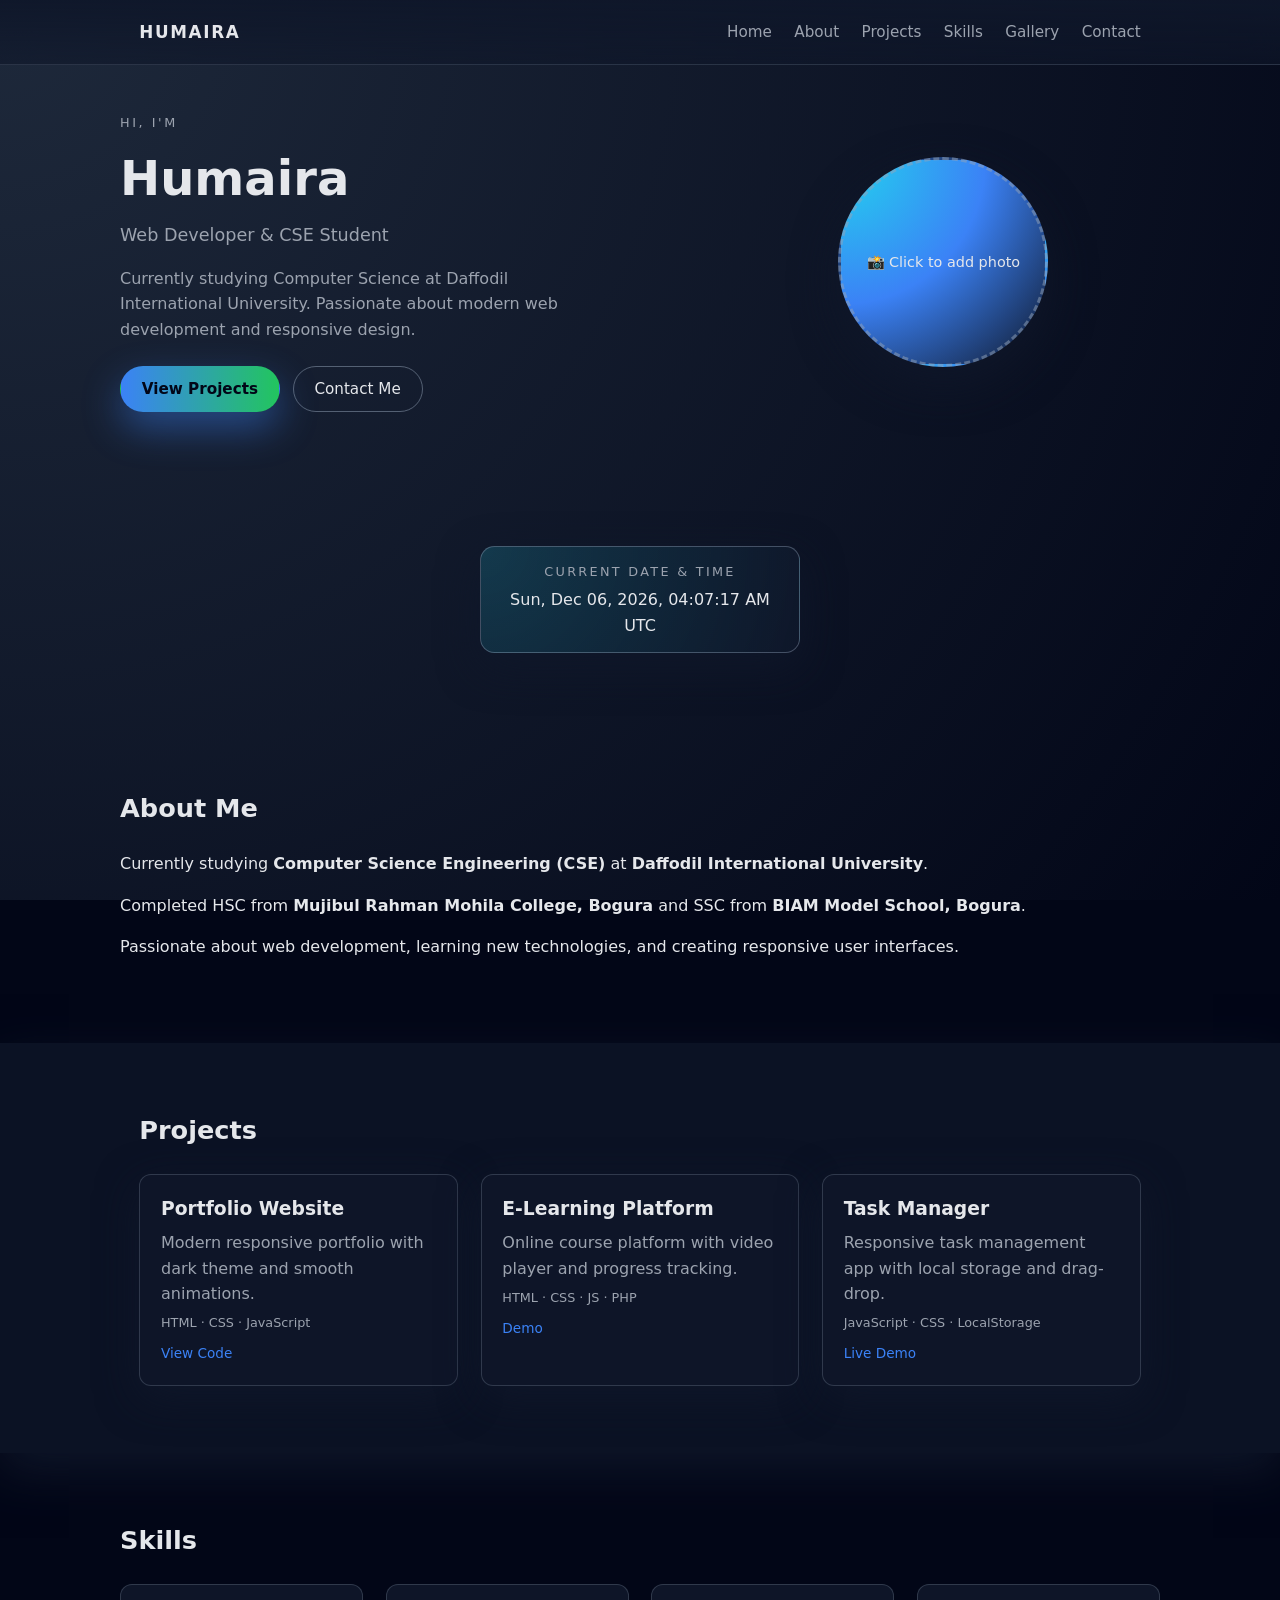
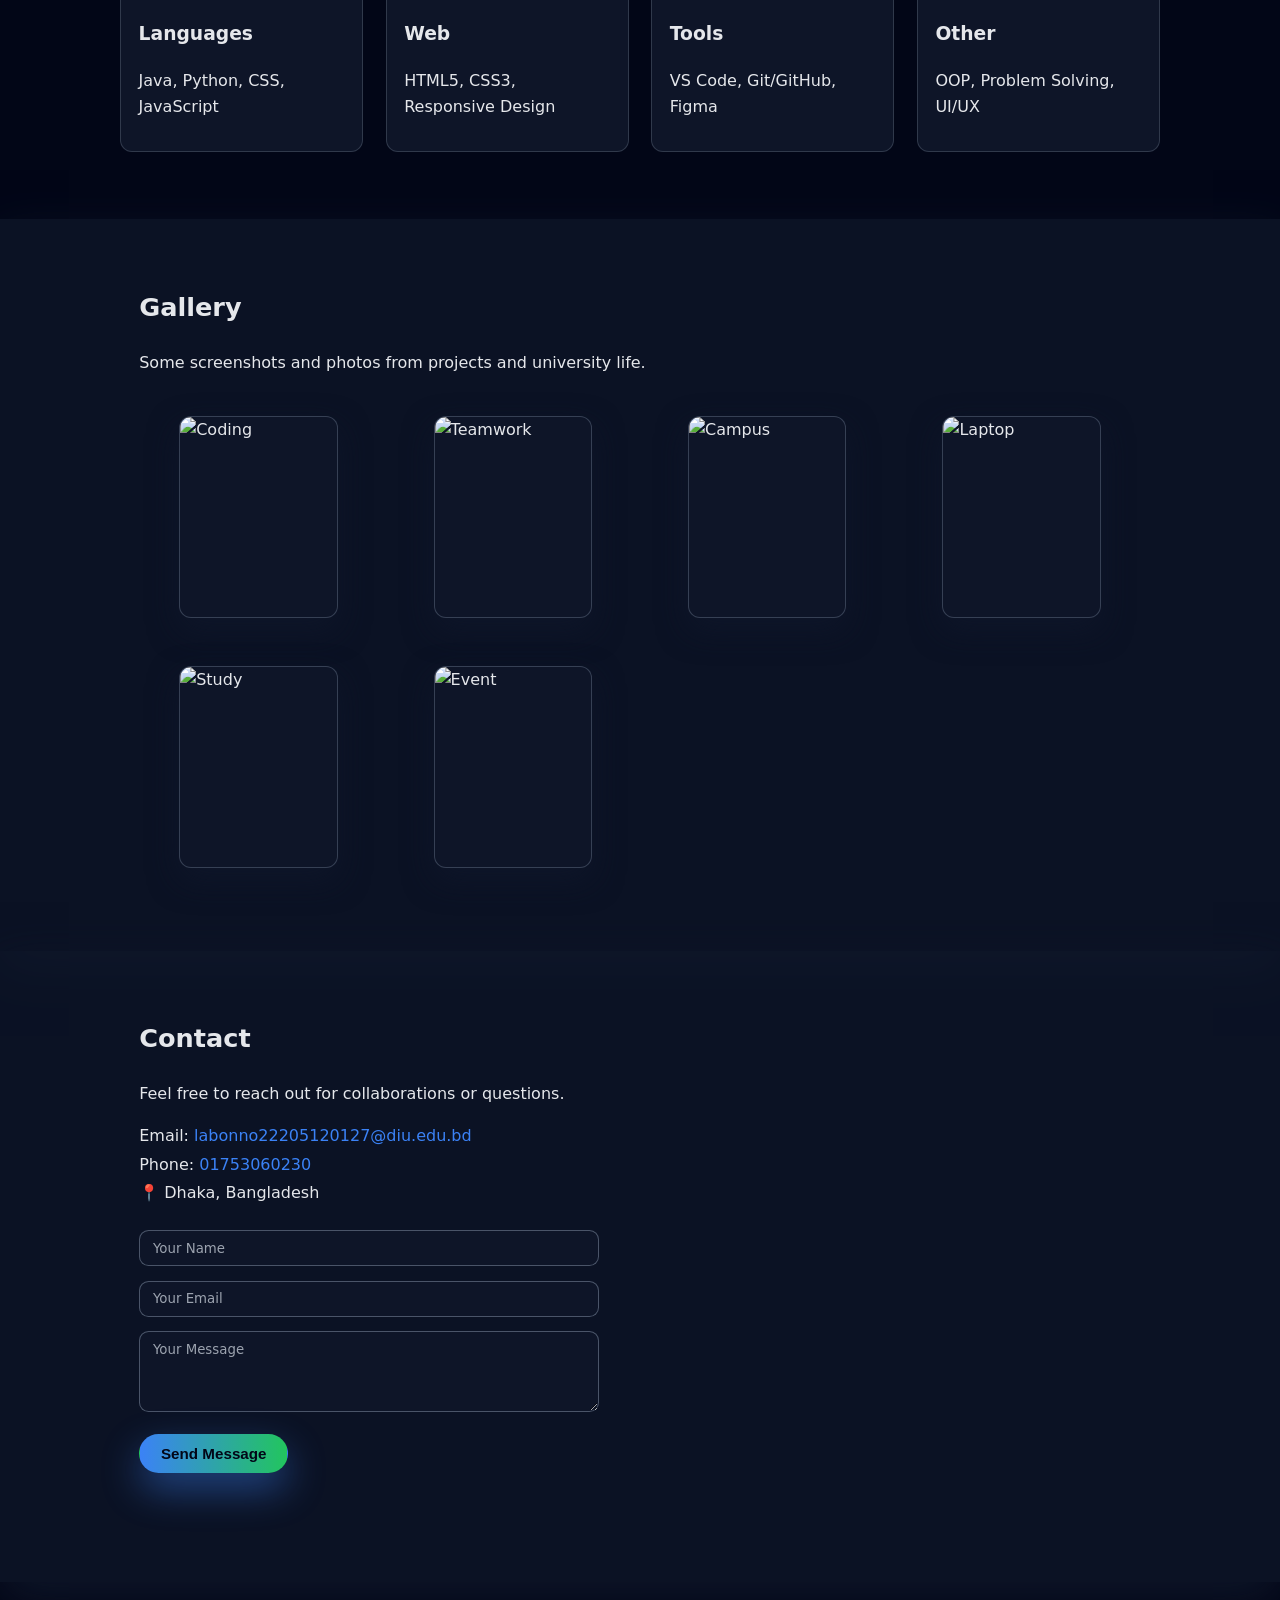
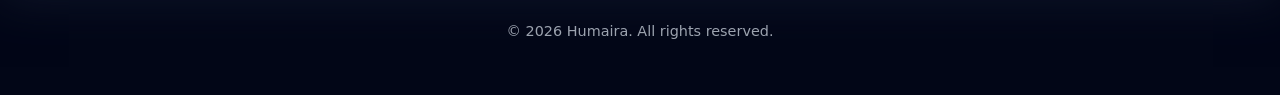
==== portfolio1271/index.html @ 0dfa398f "index.html,style.css from Portfolio1271" ====
<!DOCTYPE html>
<html lang="en">
<head>
  <meta charset="UTF-8" />
  <title>Humaira | Portfolio</title>
  <meta name="viewport" content="width=device-width, initial-scale=1.0" />
  <style>
    :root {
      --bg: #020617;
      --bg-alt: #020617;
      --card: #020617;
      --primary: #3b82f6;
      --primary-soft: rgba(59, 130, 246, 0.12);
      --text: #e5e7eb;
      --muted: #9ca3af;
      --border: #1f2937;
      --radius: 0.75rem;
      --shadow: 0 18px 45px rgba(15, 23, 42, 0.9);
      --max-width: 1040px;
      --nav-h: 64px;
      --font-main: system-ui, -apple-system, BlinkMacSystemFont, "Segoe UI", sans-serif;
    }

    *,
    *::before,
    *::after {
      box-sizing: border-box;
    }

    body {
      margin: 0;
      font-family: var(--font-main);
      background:
        radial-gradient(circle at top left, #1e293b, #020617) fixed,
        #020617;
      color: var(--text);
      line-height: 1.6;
    }

    /* Layout helpers */
    .container {
      max-width: var(--max-width);
      margin: 0 auto;
      padding: 0 1.2rem;
    }

    /* Header / nav */
    .header {
      position: sticky;
      top: 0;
      z-index: 20;
      backdrop-filter: blur(16px);
      background: linear-gradient(to bottom, rgba(15,23,42,0.95), rgba(15,23,42,0.6));
      border-bottom: 1px solid rgba(148,163,184,0.2);
    }

    .nav {
      height: var(--nav-h);
      display: flex;
      align-items: center;
      justify-content: space-between;
    }

    .nav-logo {
      font-weight: 700;
      font-size: 1.05rem;
      letter-spacing: 0.1em;
      text-transform: uppercase;
    }

    .nav-menu {
      list-style: none;
      display: flex;
      align-items: center;
      gap: 1.4rem;
      margin: 0;
      padding: 0;
    }

    .nav-link {
      color: var(--muted);
      text-decoration: none;
      font-size: 0.95rem;
      position: relative;
      padding-bottom: 0.2rem;
      transition: color 0.2s ease;
    }

    .nav-link::after {
      content: "";
      position: absolute;
      left: 0;
      bottom: 0;
      width: 0;
      height: 2px;
      background: var(--primary);
      transition: width 0.2s ease;
    }

    .nav-link:hover {
      color: var(--text);
    }

    .nav-link:hover::after {
      width: 100%;
    }

    .nav-toggle {
      display: none;
      background: none;
      border: none;
      color: var(--text);
      font-size: 1.4rem;
      cursor: pointer;
    }

    /* Sections */
    .section {
      padding: 4.2rem 0;
    }

    .section-alt {
      background: rgba(15,23,42,0.7);
      box-shadow: var(--shadow);
    }

    .section-title {
      font-size: 1.6rem;
      margin: 0 0 1.4rem;
    }

    /* Hero */
    .hero {
      display: grid;
      grid-template-columns: minmax(0, 1.7fr) minmax(0, 1.3fr);
      gap: 2.5rem;
      align-items: center;
      padding-top: 3rem;
    }

    .hero-tag {
      font-size: 0.8rem;
      text-transform: uppercase;
      letter-spacing: 0.2em;
      color: var(--muted);
      margin: 0 0 0.4rem;
    }

    .hero h1 {
      margin: 0 0 0.3rem;
      font-size: clamp(2.25rem, 4vw, 3rem);
    }

    .hero h2 {
      margin: 0 0 0.8rem;
      font-size: 1.1rem;
      font-weight: 500;
      color: var(--muted);
    }

    .hero-sub {
      max-width: 30rem;
      color: var(--muted);
    }

    .hero-actions {
      margin-top: 1.5rem;
      display: flex;
      flex-wrap: wrap;
      gap: 0.8rem;
    }

    .hero-image {
      display: flex;
      justify-content: center;
    }

    .avatar-upload {
      width: 210px;
      height: 210px;
      border-radius: 999px;
      border: 3px dashed rgba(148,163,184,0.5);
      background: radial-gradient(circle at 0 0, #22d3ee, #3b82f6, #0f172a);
      display: flex;
      flex-direction: column;
      align-items: center;
      justify-content: center;
      font-size: 0.9rem;
      text-align: center;
      cursor: pointer;
      position: relative;
      transition: all 0.3s ease;
      box-shadow: var(--shadow);
    }

    .avatar-upload:hover {
      border-color: var(--primary);
      transform: scale(1.02);
    }

    .avatar-upload input[type="file"] {
      position: absolute;
      opacity: 0;
      width: 100%;
      height: 100%;
      cursor: pointer;
    }

    .avatar-upload img {
      width: 100%;
      height: 100%;
      object-fit: cover;
      border-radius: 999px;
      display: none;
    }

    .avatar-upload.has-image img {
      display: block;
    }

    .avatar-upload.has-image .upload-text {
      display: none;
    }

    /* Buttons */
    .btn {
      display: inline-flex;
      align-items: center;
      justify-content: center;
      padding: 0.6rem 1.3rem;
      border-radius: 999px;
      font-size: 0.95rem;
      border: 1px solid transparent;
      cursor: pointer;
      text-decoration: none;
      transition: all 0.2s ease;
    }

    .btn-primary {
      background: linear-gradient(to right, #3b82f6, #22c55e);
      color: #020617;
      font-weight: 600;
      box-shadow: 0 16px 38px rgba(59,130,246,0.45);
    }

    .btn-primary:hover {
      transform: translateY(-1px);
      box-shadow: 0 20px 45px rgba(34,197,94,0.5);
    }

    .btn-outline {
      background: transparent;
      color: var(--text);
      border-color: rgba(148,163,184,0.5);
    }

    .btn-outline:hover {
      background: rgba(15,23,42,0.9);
    }

    /* Grid / cards */
    .grid {
      display: grid;
      gap: 1.4rem;
    }

    .projects-grid {
      grid-template-columns: repeat(auto-fit, minmax(230px, 1fr));
    }

    .skills-grid {
      grid-template-columns: repeat(auto-fit, minmax(190px, 1fr));
    }

    .gallery-grid {
      grid-template-columns: repeat(auto-fit, minmax(200px, 1fr));
    }

    .card {
      background: rgba(15,23,42,0.95);
      border-radius: var(--radius);
      padding: 1.2rem 1.3rem;
      border: 1px solid rgba(148,163,184,0.25);
      box-shadow: 0 12px 40px rgba(15,23,42,0.9);
      transition: transform 0.2s ease, box-shadow 0.2s ease, border-color 0.2s ease;
    }

    .card:hover {
      transform: translateY(-4px);
      box-shadow: var(--shadow);
      border-color: var(--primary);
    }

    .card h3 {
      margin: 0 0 0.4rem;
    }

    .card p {
      margin: 0 0 0.4rem;
      color: var(--muted);
    }

    .card-tags {
      font-size: 0.8rem;
      color: #c4b5fd;
    }

    .card-link {
      font-size: 0.85rem;
      color: var(--primary);
      text-decoration: none;
    }

    .card-link:hover {
      text-decoration: underline;
    }

    /* Skills */
    .skill {
      background: rgba(15,23,42,0.95);
      border-radius: var(--radius);
      padding: 1rem 1.1rem;
      border: 1px solid rgba(148,163,184,0.25);
    }

    /* Gallery */
    .gallery-grid {
      margin-top: 1.5rem;
      display: grid;
      gap: 1rem;
    }

    .gallery-item {
      position: relative;
      overflow: hidden;
      border-radius: 0.75rem;
      border: 1px solid rgba(148,163,184,0.3);
      background: rgba(15,23,42,0.9);
      box-shadow: 0 12px 30px rgba(15,23,42,0.8);
    }

    .gallery-item img {
      width: 100%;
      height: 200px;
      object-fit: cover;
      display: block;
      transition: transform 0.35s ease, filter 0.35s ease;
    }

    .gallery-item figcaption {
      position: absolute;
      left: 0;
      right: 0;
      bottom: 0;
      padding: 0.6rem 0.8rem;
      font-size: 0.9rem;
      color: #e5e7eb;
      background: linear-gradient(to top, rgba(15,23,42,0.95), rgba(15,23,42,0.0));
      transform: translateY(100%);
      opacity: 0;
      transition: transform 0.35s ease, opacity 0.35s ease;
    }

    .gallery-item:hover img {
      transform: scale(1.08);
      filter: brightness(0.8);
    }

    .gallery-item:hover figcaption {
      transform: translateY(0%);
      opacity: 1;
    }

    /* Clock */
    .clock-card {
      max-width: 320px;
      margin: 0 auto;
      padding: 0.9rem 1.1rem;
      border-radius: 0.9rem;
      border: 1px solid rgba(148,163,184,0.4);
      background: radial-gradient(circle at 0 0, rgba(34,211,238,0.18), rgba(15,23,42,0.96));
      box-shadow: 0 14px 40px rgba(15,23,42,0.85);
      text-align: center;
    }

    .clock-label {
      margin: 0 0 0.3rem;
      font-size: 0.8rem;
      text-transform: uppercase;
      letter-spacing: 0.18em;
      color: var(--muted);
    }

    .clock-value {
      margin: 0;
      font-size: 1rem;
      font-weight: 500;
    }

    /* Contact */
    .contact-info p {
      margin: 0.2rem 0;
    }

    .contact-info a {
      color: var(--primary);
      text-decoration: none;
    }

    .contact-info a:hover {
      text-decoration: underline;
    }

    .contact-form {
      margin-top: 1.5rem;
      max-width: 460px;
    }

    .form-row {
      margin-bottom: 0.9rem;
    }

    input,
    textarea {
      width: 100%;
      padding: 0.6rem 0.8rem;
      border-radius: 0.6rem;
      border: 1px solid rgba(148,163,184,0.45);
      background: rgba(15,23,42,0.9);
      color: var(--text);
      font-family: inherit;
      outline: none;
      transition: border-color 0.2s ease, box-shadow 0.2s ease, background 0.2s ease;
    }

    input::placeholder,
    textarea::placeholder {
      color: var(--muted);
    }

    input:focus,
    textarea:focus {
      border-color: var(--primary);
      box-shadow: 0 0 0 1px rgba(59,130,246,0.4);
    }

    .form-status {
      min-height: 1.2rem;
      font-size: 0.85rem;
      margin-top: 0.6rem;
    }

    /* Footer */
    .footer {
      text-align: center;
      padding: 1.5rem 1.2rem 2.3rem;
      color: var(--muted);
      font-size: 0.9rem;
    }

    /* Responsive */
    @media (max-width: 768px) {
      .nav-toggle {
        display: block;
      }

      .nav-menu {
        position: absolute;
        top: var(--nav-h);
        right: 0;
        background: rgba(15,23,42,0.98);
        flex-direction: column;
        align-items: flex-start;
        padding: 0.8rem 1rem;
        gap: 0.8rem;
        border-left: 1px solid rgba(148,163,184,0.2);
        border-bottom: 1px solid rgba(148,163,184,0.2);
        min-width: 180px;
        transform: translateY(-130%);
        opacity: 0;
        pointer-events: none;
        transition: transform 0.2s ease, opacity 0.2s ease;
      }

      .nav-menu.show {
        transform: translateY(0);
        opacity: 1;
        pointer-events: auto;
      }

      .hero {
        grid-template-columns: 1fr;
        text-align: center;
      }

      .hero-actions {
        justify-content: center;
      }

      .hero-sub {
        margin: 0 auto;
      }
    }
  </style>
</head>
<body>
<header class="header">
  <nav class="nav container">
    <div class="nav-logo">Humaira</div>

    <button class="nav-toggle" id="nav-toggle">☰</button>

    <ul class="nav-menu" id="nav-menu">
      <li><a href="#home" class="nav-link">Home</a></li>
      <li><a href="#about" class="nav-link">About</a></li>
      <li><a href="#projects" class="nav-link">Projects</a></li>
      <li><a href="#skills" class="nav-link">Skills</a></li>
      <li><a href="#gallery" class="nav-link">Gallery</a></li>
      <li><a href="#contact" class="nav-link">Contact</a></li>
    </ul>
  </nav>
</header>

<main>
  <!-- Hero -->
  <section id="home" class="section hero container">
    <div class="hero-text">
      <p class="hero-tag">Hi, I'm</p>
      <h1>Humaira</h1>
      <h2>Web Developer & CSE Student</h2>
      <p class="hero-sub">
        Currently studying Computer Science at Daffodil International University. Passionate about modern web development and responsive design.
      </p>
      <div class="hero-actions">
        <a href="#projects" class="btn btn-primary">View Projects</a>
        <a href="#contact" class="btn btn-outline">Contact Me</a>
      </div>
    </div>
    <div class="hero-image">
      <div class="avatar-upload" id="avatarUpload">
        <input type="file" id="avatarInput" accept="image/*">
        <img id="avatarPreview" alt="Profile Picture">
        <div class="upload-text">
          📸 Click to add photo
        </div>
      </div>
    </div>
  </section>

  <!-- Clock / Date -->
  <section class="section container">
    <div class="clock-card">
      <p class="clock-label">Current date & time</p>
      <p class="clock-value" id="clock"></p>
    </div>
  </section>

  <!-- About -->
  <section id="about" class="section container">
    <h2 class="section-title">About Me</h2>
    <p>
      Currently studying <strong>Computer Science Engineering (CSE)</strong> at <strong>Daffodil International University</strong>.
    </p>
    <p>
      Completed HSC from <strong>Mujibul Rahman Mohila College, Bogura</strong> and SSC from <strong>BIAM Model School, Bogura</strong>.
    </p>
    <p>
      Passionate about web development, learning new technologies, and creating responsive user interfaces.
    </p>
  </section>

  <!-- Projects -->
  <section id="projects" class="section section-alt">
    <div class="container">
      <h2 class="section-title">Projects</h2>
      <div class="grid projects-grid">
        <article class="card">
          <h3>Portfolio Website</h3>
          <p>Modern responsive portfolio with dark theme and smooth animations.</p>
          <p class="card-tags">HTML · CSS · JavaScript</p>
          <a href="#" class="card-link">View Code</a>
        </article>

        <article class="card">
          <h3>E-Learning Platform</h3>
          <p>Online course platform with video player and progress tracking.</p>
          <p class="card-tags">HTML · CSS · JS · PHP</p>
          <a href="#" class="card-link">Demo</a>
        </article>

        <article class="card">
          <h3>Task Manager</h3>
          <p>Responsive task management app with local storage and drag-drop.</p>
          <p class="card-tags">JavaScript · CSS · LocalStorage</p>
          <a href="#" class="card-link">Live Demo</a>
        </article>
      </div>
    </div>
  </section>

  <!-- Skills -->
  <section id="skills" class="section container">
    <h2 class="section-title">Skills</h2>
    <div class="grid skills-grid">
      <div class="skill">
        <h3>Languages</h3>
        <p>Java, Python, CSS, JavaScript</p>
      </div>
      <div class="skill">
        <h3>Web</h3>
        <p>HTML5, CSS3, Responsive Design</p>
      </div>
      <div class="skill">
        <h3>Tools</h3>
        <p>VS Code, Git/GitHub, Figma</p>
      </div>
      <div class="skill">
        <h3>Other</h3>
        <p>OOP, Problem Solving, UI/UX</p>
      </div>
    </div>
  </section>

  <!-- Gallery -->
  <section id="gallery" class="section section-alt">
    <div class="container">
      <h2 class="section-title">Gallery</h2>
      <p>Some screenshots and photos from projects and university life.</p>
      <div class="gallery-grid">
        <figure class="gallery-item">
          <img src="https://images.unsplash.com/photo-1516321318423-f06f85e504b3?w=400&h=250&fit=crop" alt="Coding" />
          <figcaption>Coding session</figcaption>
        </figure>

        <figure class="gallery-item">
          <img src="https://images.unsplash.com/photo-1551650975-87deedd944c3?w=400&h=250&fit=crop" alt="Teamwork" />
          <figcaption>Team project work</figcaption>
        </figure>

        <figure class="gallery-item">
          <img src="https://images.unsplash.com/photo-1507003211169-0a1dd7228f2d?w=400&h=250&fit=crop" alt="Campus" />
          <figcaption>University Campus</figcaption>
        </figure>

        <figure class="gallery-item">
          <img src="https://images.unsplash.com/photo-1523580846011-d3a5bc25702b?w=400&h=250&fit=crop" alt="Laptop" />
          <figcaption>Development workspace</figcaption>
        </figure>

        <figure class="gallery-item">
          <img src="https://images.unsplash.com/photo-1460925895917-afdab827c52f?w=400&h=250&fit=crop" alt="Study" />
          <figcaption>Study session</figcaption>
        </figure>

        <figure class="gallery-item">
          <img src="https://images.unsplash.com/photo-1517433456452-f9633a875f6f?w=400&h=250&fit=crop" alt="Event" />
          <figcaption>University event</figcaption>
        </figure>
      </div>
    </div>
  </section>

  <!-- Contact -->
  <section id="contact" class="section section-alt">
    <div class="container">
      <h2 class="section-title">Contact</h2>
      <p>Feel free to reach out for collaborations or questions.</p>

      <div class="contact-info">
        <p>Email: <a href="mailto:labonno22205120127@diu.edu.bd">labonno22205120127@diu.edu.bd</a></p>
        <p>Phone: <a href="tel:+8801753060230">01753060230</a></p>
        <p>📍 Dhaka, Bangladesh</p>
      </div>

      <form class="contact-form" id="contact-form">
        <div class="form-row">
          <input type="text" id="name" placeholder="Your Name" required />
        </div>
        <div class="form-row">
          <input type="email" id="email" placeholder="Your Email" required />
        </div>
        <div class="form-row">
          <textarea id="message" rows="4" placeholder="Your Message" required></textarea>
        </div>
        <button type="submit" class="btn btn-primary">Send Message</button>
        <p class="form-status" id="form-status"></p>
      </form>
    </div>
  </section>
</main>

<footer class="footer">
  <p>&copy; <span id="year"></span> Humaira. All rights reserved.</p>
</footer>

<script>
  // Mobile nav toggle
  const navToggle = document.getElementById("nav-toggle");
  const navMenu = document.getElementById("nav-menu");

  navToggle.addEventListener("click", () => {
    navMenu.classList.toggle("show");
  });

  // Close menu when clicking a link (mobile)
  document.querySelectorAll(".nav-link").forEach((link) => {
    link.addEventListener("click", () => {
      navMenu.classList.remove("show");
    });
  });

  // Profile picture upload
  const avatarUpload = document.getElementById('avatarUpload');
  const avatarInput = document.getElementById('avatarInput');
  const avatarPreview = document.getElementById('avatarPreview');

  avatarUpload.addEventListener('click', () => avatarInput.click());
  
  avatarInput.addEventListener('change', (e) => {
    const file = e.target.files[0];
    if (file) {
      const reader = new FileReader();
      reader.onload = (e) => {
        avatarPreview.src = e.target.result;
        avatarUpload.classList.add('has-image');
      };
      reader.readAsDataURL(file);
    }
  });

  // Contact form
  const form = document.getElementById("contact-form");
  const status = document.getElementById("form-status");

  form.addEventListener("submit", (e) => {
    e.preventDefault();
    status.textContent = "Thanks! Message received. I'll reply soon!";
    status.style.color = "#4ade80";
    form.reset();
  });

  // Current year
  document.getElementById("year").textContent = new Date().getFullYear();

  // Live clock
  const clockEl = document.getElementById("clock");
  function updateClock() {
    const now = new Date();
    const options = {
      weekday: "short",
      day: "2-digit",
      month: "short",
      year: "numeric",
      hour: "2-digit",
      minute: "2-digit",
      second: "2-digit",
      timeZoneName: "short"
    };
    clockEl.textContent = now.toLocaleString('en-US', options);
  }
  updateClock();
  setInterval(updateClock, 1000);

  // Smooth scrolling
  document.querySelectorAll('a[href^="#"]').forEach(anchor => {
    anchor.addEventListener('click', function (e) {
      e.preventDefault();
      const target = document.querySelector(this.getAttribute('href'));
      if (target) {
        target.scrollIntoView({ behavior: 'smooth' });
      }
    });
  });
</script>
</body>
</html>
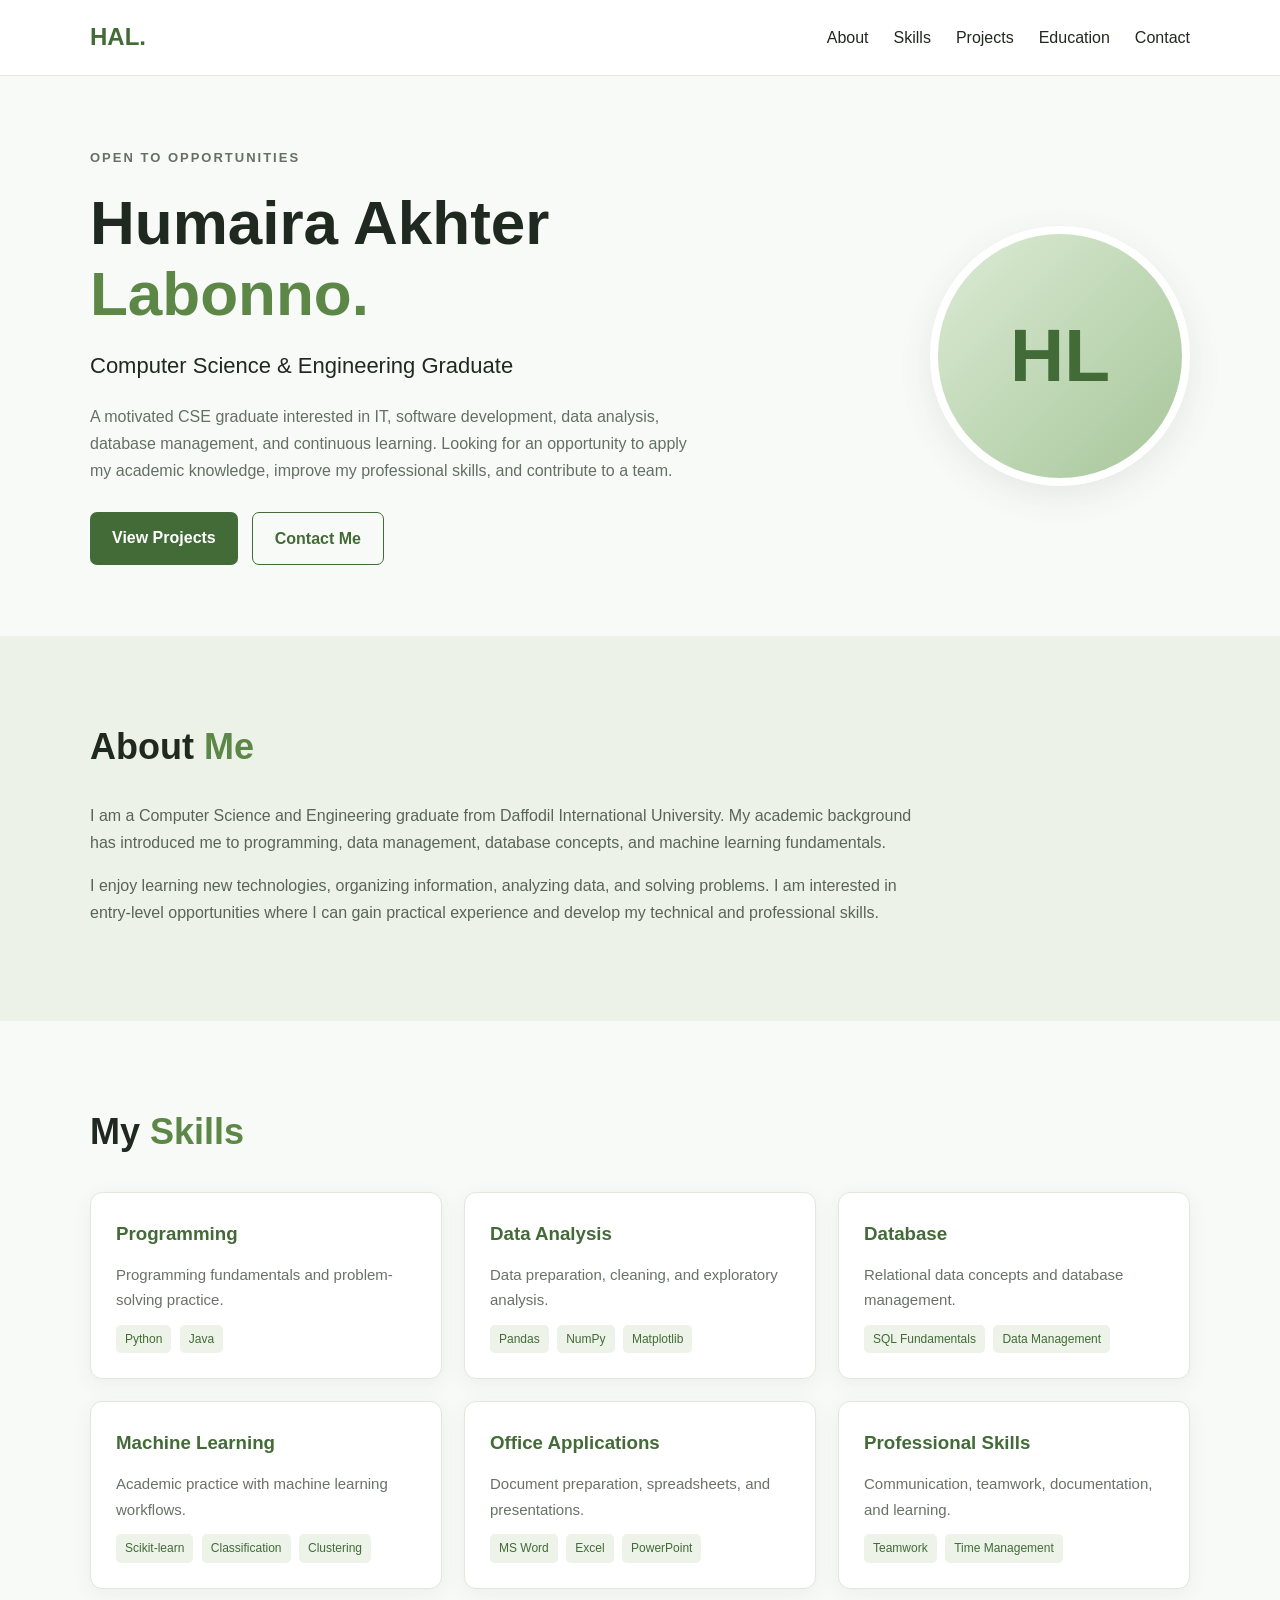
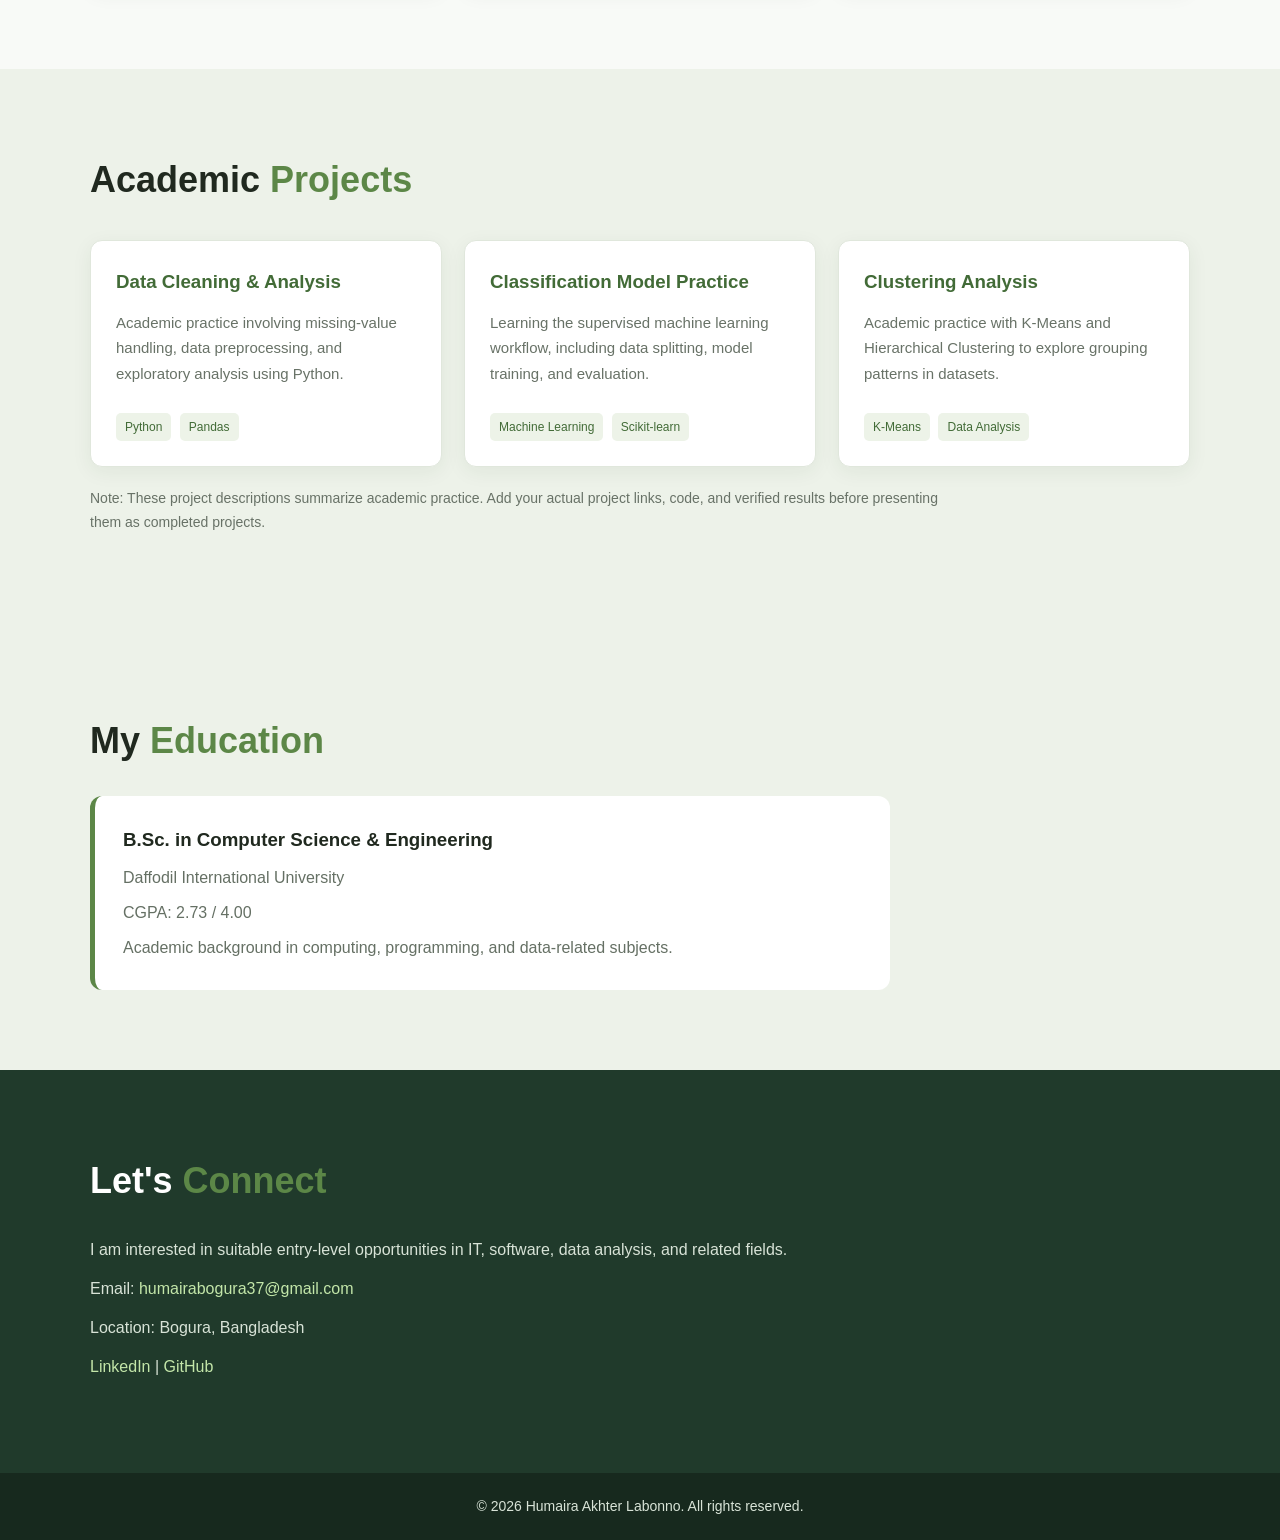
==== commit d01cf9b8: "Revamp portfolio layout and styles Updated portfolio HTML structure and styles, improved accessibili" ====
--- a/portfolio1271/index.html
+++ b/portfolio1271/index.html
@@ -1,776 +1,508 @@
+
 <!DOCTYPE html>
 <html lang="en">
 <head>
-  <meta charset="UTF-8" />
-  <title>Humaira | Portfolio</title>
-  <meta name="viewport" content="width=device-width, initial-scale=1.0" />
+  <meta charset="UTF-8">
+  <meta name="viewport" content="width=device-width, initial-scale=1.0">
+  <meta name="description" content="Humaira Akhter Labonno - CSE Graduate Portfolio">
+  <title>Humaira Akhter Labonno | Portfolio</title>
+
   <style>
-    :root {
-      --bg: #020617;
-      --bg-alt: #020617;
-      --card: #020617;
-      --primary: #3b82f6;
-      --primary-soft: rgba(59, 130, 246, 0.12);
-      --text: #e5e7eb;
-      --muted: #9ca3af;
-      --border: #1f2937;
-      --radius: 0.75rem;
-      --shadow: 0 18px 45px rgba(15, 23, 42, 0.9);
-      --max-width: 1040px;
-      --nav-h: 64px;
-      --font-main: system-ui, -apple-system, BlinkMacSystemFont, "Segoe UI", sans-serif;
-    }
-
-    *,
-    *::before,
-    *::after {
+    * {
+      margin: 0;
+      padding: 0;
       box-sizing: border-box;
     }
 
+    html {
+      scroll-behavior: smooth;
+    }
+
     body {
-      margin: 0;
-      font-family: var(--font-main);
-      background:
-        radial-gradient(circle at top left, #1e293b, #020617) fixed,
-        #020617;
-      color: var(--text);
-      line-height: 1.6;
-    }
-
-    /* Layout helpers */
+      font-family: Arial, sans-serif;
+      background: #f8faf7;
+      color: #20291f;
+      line-height: 1.7;
+    }
+
+    a {
+      text-decoration: none;
+      color: inherit;
+    }
+
     .container {
-      max-width: var(--max-width);
-      margin: 0 auto;
-      padding: 0 1.2rem;
-    }
-
-    /* Header / nav */
-    .header {
+      width: 90%;
+      max-width: 1100px;
+      margin: auto;
+    }
+
+    header {
+      background: #ffffff;
+      border-bottom: 1px solid #e3e9df;
       position: sticky;
       top: 0;
-      z-index: 20;
-      backdrop-filter: blur(16px);
-      background: linear-gradient(to bottom, rgba(15,23,42,0.95), rgba(15,23,42,0.6));
-      border-bottom: 1px solid rgba(148,163,184,0.2);
-    }
-
-    .nav {
-      height: var(--nav-h);
+      z-index: 10;
+    }
+
+    nav {
+      min-height: 75px;
       display: flex;
       align-items: center;
       justify-content: space-between;
-    }
-
-    .nav-logo {
-      font-weight: 700;
-      font-size: 1.05rem;
-      letter-spacing: 0.1em;
-      text-transform: uppercase;
-    }
-
-    .nav-menu {
-      list-style: none;
+      gap: 20px;
+    }
+
+    .logo {
+      font-size: 24px;
+      font-weight: bold;
+      color: #426b37;
+    }
+
+    .nav-links {
+      display: flex;
+      gap: 25px;
+      flex-wrap: wrap;
+    }
+
+    .nav-links a:hover {
+      color: #568644;
+    }
+
+    .hero {
+      min-height: 560px;
       display: flex;
       align-items: center;
-      gap: 1.4rem;
-      margin: 0;
-      padding: 0;
-    }
-
-    .nav-link {
-      color: var(--muted);
-      text-decoration: none;
-      font-size: 0.95rem;
-      position: relative;
-      padding-bottom: 0.2rem;
-      transition: color 0.2s ease;
-    }
-
-    .nav-link::after {
-      content: "";
-      position: absolute;
-      left: 0;
-      bottom: 0;
-      width: 0;
-      height: 2px;
-      background: var(--primary);
-      transition: width 0.2s ease;
-    }
-
-    .nav-link:hover {
-      color: var(--text);
-    }
-
-    .nav-link:hover::after {
-      width: 100%;
-    }
-
-    .nav-toggle {
-      display: none;
-      background: none;
-      border: none;
-      color: var(--text);
-      font-size: 1.4rem;
-      cursor: pointer;
-    }
-
-    /* Sections */
-    .section {
-      padding: 4.2rem 0;
-    }
-
-    .section-alt {
-      background: rgba(15,23,42,0.7);
-      box-shadow: var(--shadow);
-    }
-
-    .section-title {
-      font-size: 1.6rem;
-      margin: 0 0 1.4rem;
-    }
-
-    /* Hero */
-    .hero {
-      display: grid;
-      grid-template-columns: minmax(0, 1.7fr) minmax(0, 1.3fr);
-      gap: 2.5rem;
-      align-items: center;
-      padding-top: 3rem;
-    }
-
-    .hero-tag {
-      font-size: 0.8rem;
-      text-transform: uppercase;
-      letter-spacing: 0.2em;
-      color: var(--muted);
-      margin: 0 0 0.4rem;
-    }
-
-    .hero h1 {
-      margin: 0 0 0.3rem;
-      font-size: clamp(2.25rem, 4vw, 3rem);
+      justify-content: space-between;
+      gap: 45px;
+      padding-top: 70px;
+      padding-bottom: 70px;
+    }
+
+    .hero-content {
+      flex: 1;
+    }
+
+    .eyebrow {
+      color: #527b43;
+      font-weight: bold;
+      letter-spacing: 2px;
+      font-size: 13px;
+    }
+
+    h1 {
+      font-size: clamp(38px, 6vw, 62px);
+      line-height: 1.15;
+      margin: 18px 0;
+    }
+
+    h1 span,
+    .section-title span {
+      color: #5c8747;
     }
 
     .hero h2 {
-      margin: 0 0 0.8rem;
-      font-size: 1.1rem;
+      font-size: 22px;
       font-weight: 500;
-      color: var(--muted);
-    }
-
-    .hero-sub {
-      max-width: 30rem;
-      color: var(--muted);
-    }
-
-    .hero-actions {
-      margin-top: 1.5rem;
+      margin-bottom: 18px;
+    }
+
+    .hero p {
+      color: #647064;
+      max-width: 600px;
+    }
+
+    .buttons {
       display: flex;
+      gap: 14px;
       flex-wrap: wrap;
-      gap: 0.8rem;
-    }
-
-    .hero-image {
+      margin-top: 28px;
+    }
+
+    .btn {
+      display: inline-block;
+      padding: 12px 22px;
+      border-radius: 7px;
+      font-weight: bold;
+    }
+
+    .btn-primary {
+      background: #426b37;
+      color: white;
+    }
+
+    .btn-secondary {
+      border: 1px solid #426b37;
+      color: #426b37;
+    }
+
+    .profile {
+      width: 260px;
+      height: 260px;
+      border-radius: 50%;
+      background: linear-gradient(135deg, #dcebd4, #a6c69a);
+      border: 8px solid white;
+      box-shadow: 0 10px 35px #263b2618;
       display: flex;
-      justify-content: center;
-    }
-
-    .avatar-upload {
-      width: 210px;
-      height: 210px;
-      border-radius: 999px;
-      border: 3px dashed rgba(148,163,184,0.5);
-      background: radial-gradient(circle at 0 0, #22d3ee, #3b82f6, #0f172a);
-      display: flex;
-      flex-direction: column;
       align-items: center;
       justify-content: center;
-      font-size: 0.9rem;
+      flex-shrink: 0;
+      font-size: 75px;
+      font-weight: bold;
+      color: #426b37;
+    }
+
+    section {
+      padding: 80px 0;
+    }
+
+    .section-title {
+      font-size: 36px;
+      margin-bottom: 25px;
+    }
+
+    .about {
+      background: #edf2e9;
+    }
+
+    .about p {
+      max-width: 850px;
+      color: #596458;
+      margin-bottom: 15px;
+    }
+
+    .skills-grid,
+    .projects-grid {
+      display: grid;
+      grid-template-columns: repeat(3, 1fr);
+      gap: 22px;
+      margin-top: 30px;
+    }
+
+    .card {
+      background: white;
+      padding: 25px;
+      border: 1px solid #e0e7dc;
+      border-radius: 12px;
+      box-shadow: 0 5px 20px #243b2410;
+    }
+
+    .card h3 {
+      margin-bottom: 12px;
+      color: #426b37;
+    }
+
+    .card p {
+      color: #687267;
+      font-size: 15px;
+    }
+
+    .tag {
+      display: inline-block;
+      background: #edf3e8;
+      color: #426b37;
+      padding: 4px 9px;
+      margin: 12px 4px 0 0;
+      border-radius: 5px;
+      font-size: 12px;
+    }
+
+    .education {
+      background: #edf2e9;
+    }
+
+    .education-box {
+      background: white;
+      padding: 28px;
+      border-radius: 12px;
+      border-left: 5px solid #5c8747;
+      max-width: 800px;
+    }
+
+    .education-box p {
+      margin-top: 8px;
+      color: #657064;
+    }
+
+    .contact {
+      background: #203a2b;
+      color: white;
+    }
+
+    .contact p {
+      margin: 12px 0;
+      color: #d8e3d7;
+    }
+
+    .contact a {
+      color: #c3e6a9;
+      overflow-wrap: anywhere;
+    }
+
+    footer {
+      padding: 22px;
       text-align: center;
-      cursor: pointer;
-      position: relative;
-      transition: all 0.3s ease;
-      box-shadow: var(--shadow);
-    }
-
-    .avatar-upload:hover {
-      border-color: var(--primary);
-      transform: scale(1.02);
-    }
-
-    .avatar-upload input[type="file"] {
-      position: absolute;
-      opacity: 0;
-      width: 100%;
-      height: 100%;
-      cursor: pointer;
-    }
-
-    .avatar-upload img {
-      width: 100%;
-      height: 100%;
-      object-fit: cover;
-      border-radius: 999px;
-      display: none;
-    }
-
-    .avatar-upload.has-image img {
-      display: block;
-    }
-
-    .avatar-upload.has-image .upload-text {
-      display: none;
-    }
-
-    /* Buttons */
-    .btn {
-      display: inline-flex;
-      align-items: center;
-      justify-content: center;
-      padding: 0.6rem 1.3rem;
-      border-radius: 999px;
-      font-size: 0.95rem;
-      border: 1px solid transparent;
-      cursor: pointer;
-      text-decoration: none;
-      transition: all 0.2s ease;
-    }
-
-    .btn-primary {
-      background: linear-gradient(to right, #3b82f6, #22c55e);
-      color: #020617;
-      font-weight: 600;
-      box-shadow: 0 16px 38px rgba(59,130,246,0.45);
-    }
-
-    .btn-primary:hover {
-      transform: translateY(-1px);
-      box-shadow: 0 20px 45px rgba(34,197,94,0.5);
-    }
-
-    .btn-outline {
-      background: transparent;
-      color: var(--text);
-      border-color: rgba(148,163,184,0.5);
-    }
-
-    .btn-outline:hover {
-      background: rgba(15,23,42,0.9);
-    }
-
-    /* Grid / cards */
-    .grid {
-      display: grid;
-      gap: 1.4rem;
-    }
-
-    .projects-grid {
-      grid-template-columns: repeat(auto-fit, minmax(230px, 1fr));
-    }
-
-    .skills-grid {
-      grid-template-columns: repeat(auto-fit, minmax(190px, 1fr));
-    }
-
-    .gallery-grid {
-      grid-template-columns: repeat(auto-fit, minmax(200px, 1fr));
-    }
-
-    .card {
-      background: rgba(15,23,42,0.95);
-      border-radius: var(--radius);
-      padding: 1.2rem 1.3rem;
-      border: 1px solid rgba(148,163,184,0.25);
-      box-shadow: 0 12px 40px rgba(15,23,42,0.9);
-      transition: transform 0.2s ease, box-shadow 0.2s ease, border-color 0.2s ease;
-    }
-
-    .card:hover {
-      transform: translateY(-4px);
-      box-shadow: var(--shadow);
-      border-color: var(--primary);
-    }
-
-    .card h3 {
-      margin: 0 0 0.4rem;
-    }
-
-    .card p {
-      margin: 0 0 0.4rem;
-      color: var(--muted);
-    }
-
-    .card-tags {
-      font-size: 0.8rem;
-      color: #c4b5fd;
-    }
-
-    .card-link {
-      font-size: 0.85rem;
-      color: var(--primary);
-      text-decoration: none;
-    }
-
-    .card-link:hover {
-      text-decoration: underline;
-    }
-
-    /* Skills */
-    .skill {
-      background: rgba(15,23,42,0.95);
-      border-radius: var(--radius);
-      padding: 1rem 1.1rem;
-      border: 1px solid rgba(148,163,184,0.25);
-    }
-
-    /* Gallery */
-    .gallery-grid {
-      margin-top: 1.5rem;
-      display: grid;
-      gap: 1rem;
-    }
-
-    .gallery-item {
-      position: relative;
-      overflow: hidden;
-      border-radius: 0.75rem;
-      border: 1px solid rgba(148,163,184,0.3);
-      background: rgba(15,23,42,0.9);
-      box-shadow: 0 12px 30px rgba(15,23,42,0.8);
-    }
-
-    .gallery-item img {
-      width: 100%;
-      height: 200px;
-      object-fit: cover;
-      display: block;
-      transition: transform 0.35s ease, filter 0.35s ease;
-    }
-
-    .gallery-item figcaption {
-      position: absolute;
-      left: 0;
-      right: 0;
-      bottom: 0;
-      padding: 0.6rem 0.8rem;
-      font-size: 0.9rem;
-      color: #e5e7eb;
-      background: linear-gradient(to top, rgba(15,23,42,0.95), rgba(15,23,42,0.0));
-      transform: translateY(100%);
-      opacity: 0;
-      transition: transform 0.35s ease, opacity 0.35s ease;
-    }
-
-    .gallery-item:hover img {
-      transform: scale(1.08);
-      filter: brightness(0.8);
-    }
-
-    .gallery-item:hover figcaption {
-      transform: translateY(0%);
-      opacity: 1;
-    }
-
-    /* Clock */
-    .clock-card {
-      max-width: 320px;
-      margin: 0 auto;
-      padding: 0.9rem 1.1rem;
-      border-radius: 0.9rem;
-      border: 1px solid rgba(148,163,184,0.4);
-      background: radial-gradient(circle at 0 0, rgba(34,211,238,0.18), rgba(15,23,42,0.96));
-      box-shadow: 0 14px 40px rgba(15,23,42,0.85);
-      text-align: center;
-    }
-
-    .clock-label {
-      margin: 0 0 0.3rem;
-      font-size: 0.8rem;
-      text-transform: uppercase;
-      letter-spacing: 0.18em;
-      color: var(--muted);
-    }
-
-    .clock-value {
-      margin: 0;
-      font-size: 1rem;
-      font-weight: 500;
-    }
-
-    /* Contact */
-    .contact-info p {
-      margin: 0.2rem 0;
-    }
-
-    .contact-info a {
-      color: var(--primary);
-      text-decoration: none;
-    }
-
-    .contact-info a:hover {
-      text-decoration: underline;
-    }
-
-    .contact-form {
-      margin-top: 1.5rem;
-      max-width: 460px;
-    }
-
-    .form-row {
-      margin-bottom: 0.9rem;
-    }
-
-    input,
-    textarea {
-      width: 100%;
-      padding: 0.6rem 0.8rem;
-      border-radius: 0.6rem;
-      border: 1px solid rgba(148,163,184,0.45);
-      background: rgba(15,23,42,0.9);
-      color: var(--text);
-      font-family: inherit;
-      outline: none;
-      transition: border-color 0.2s ease, box-shadow 0.2s ease, background 0.2s ease;
-    }
-
-    input::placeholder,
-    textarea::placeholder {
-      color: var(--muted);
-    }
-
-    input:focus,
-    textarea:focus {
-      border-color: var(--primary);
-      box-shadow: 0 0 0 1px rgba(59,130,246,0.4);
-    }
-
-    .form-status {
-      min-height: 1.2rem;
-      font-size: 0.85rem;
-      margin-top: 0.6rem;
-    }
-
-    /* Footer */
-    .footer {
-      text-align: center;
-      padding: 1.5rem 1.2rem 2.3rem;
-      color: var(--muted);
-      font-size: 0.9rem;
-    }
-
-    /* Responsive */
-    @media (max-width: 768px) {
-      .nav-toggle {
-        display: block;
-      }
-
-      .nav-menu {
-        position: absolute;
-        top: var(--nav-h);
-        right: 0;
-        background: rgba(15,23,42,0.98);
+      background: #17291e;
+      color: #d8e3d7;
+      font-size: 14px;
+    }
+
+    @media (max-width: 750px) {
+      nav {
+        padding: 15px 0;
+        align-items: flex-start;
         flex-direction: column;
+      }
+
+      .nav-links {
+        gap: 12px 18px;
+      }
+
+      .hero {
+        flex-direction: column-reverse;
         align-items: flex-start;
-        padding: 0.8rem 1rem;
-        gap: 0.8rem;
-        border-left: 1px solid rgba(148,163,184,0.2);
-        border-bottom: 1px solid rgba(148,163,184,0.2);
-        min-width: 180px;
-        transform: translateY(-130%);
-        opacity: 0;
-        pointer-events: none;
-        transition: transform 0.2s ease, opacity 0.2s ease;
-      }
-
-      .nav-menu.show {
-        transform: translateY(0);
-        opacity: 1;
-        pointer-events: auto;
-      }
-
-      .hero {
+        padding-top: 45px;
+      }
+
+      .profile {
+        width: 180px;
+        height: 180px;
+        font-size: 55px;
+        align-self: center;
+      }
+
+      .skills-grid,
+      .projects-grid {
         grid-template-columns: 1fr;
-        text-align: center;
-      }
-
-      .hero-actions {
-        justify-content: center;
-      }
-
-      .hero-sub {
-        margin: 0 auto;
+      }
+
+      section {
+        padding: 55px 0;
+      }
+
+      .section-title {
+        font-size: 30px;
       }
     }
   </style>
 </head>
+
 <body>
-<header class="header">
-  <nav class="nav container">
-    <div class="nav-logo">Humaira</div>
-
-    <button class="nav-toggle" id="nav-toggle">☰</button>
-
-    <ul class="nav-menu" id="nav-menu">
-      <li><a href="#home" class="nav-link">Home</a></li>
-      <li><a href="#about" class="nav-link">About</a></li>
-      <li><a href="#projects" class="nav-link">Projects</a></li>
-      <li><a href="#skills" class="nav-link">Skills</a></li>
-      <li><a href="#gallery" class="nav-link">Gallery</a></li>
-      <li><a href="#contact" class="nav-link">Contact</a></li>
-    </ul>
+
+<header>
+  <nav class="container">
+    <a href="#home" class="logo">HAL.</a>
+
+    <div class="nav-links">
+      <a href="#about">About</a>
+      <a href="#skills">Skills</a>
+      <a href="#projects">Projects</a>
+      <a href="#education">Education</a>
+      <a href="#contact">Contact</a>
+    </div>
   </nav>
 </header>
 
 <main>
-  <!-- Hero -->
-  <section id="home" class="section hero container">
-    <div class="hero-text">
-      <p class="hero-tag">Hi, I'm</p>
-      <h1>Humaira</h1>
-      <h2>Web Developer & CSE Student</h2>
-      <p class="hero-sub">
-        Currently studying Computer Science at Daffodil International University. Passionate about modern web development and responsive design.
-      </p>
-      <div class="hero-actions">
-        <a href="#projects" class="btn btn-primary">View Projects</a>
-        <a href="#contact" class="btn btn-outline">Contact Me</a>
+
+  <section class="hero container" id="home">
+    <div class="hero-content">
+      <p class="eyebrow">OPEN TO OPPORTUNITIES</p>
+
+      <h1>Humaira Akhter<br><span>Labonno.</span></h1>
+
+      <h2>Computer Science & Engineering Graduate</h2>
+
+      <p>
+        A motivated CSE graduate interested in IT, software development,
+        data analysis, database management, and continuous learning.
+        Looking for an opportunity to apply my academic knowledge,
+        improve my professional skills, and contribute to a team.
+      </p>
+
+      <div class="buttons">
+        <a class="btn btn-primary" href="#projects">View Projects</a>
+        <a class="btn btn-secondary" href="#contact">Contact Me</a>
       </div>
     </div>
-    <div class="hero-image">
-      <div class="avatar-upload" id="avatarUpload">
-        <input type="file" id="avatarInput" accept="image/*">
-        <img id="avatarPreview" alt="Profile Picture">
-        <div class="upload-text">
-          📸 Click to add photo
-        </div>
+
+    <div class="profile" aria-label="Profile initials">HL</div>
+  </section>
+
+  <section class="about" id="about">
+    <div class="container">
+      <h2 class="section-title">About <span>Me</span></h2>
+
+      <p>
+        I am a Computer Science and Engineering graduate from
+        Daffodil International University. My academic background
+        has introduced me to programming, data management,
+        database concepts, and machine learning fundamentals.
+      </p>
+
+      <p>
+        I enjoy learning new technologies, organizing information,
+        analyzing data, and solving problems. I am interested in
+        entry-level opportunities where I can gain practical
+        experience and develop my technical and professional skills.
+      </p>
+    </div>
+  </section>
+
+  <section id="skills">
+    <div class="container">
+      <h2 class="section-title">My <span>Skills</span></h2>
+
+      <div class="skills-grid">
+        <article class="card">
+          <h3>Programming</h3>
+          <p>Programming fundamentals and problem-solving practice.</p>
+          <span class="tag">Python</span>
+          <span class="tag">Java</span>
+        </article>
+
+        <article class="card">
+          <h3>Data Analysis</h3>
+          <p>Data preparation, cleaning, and exploratory analysis.</p>
+          <span class="tag">Pandas</span>
+          <span class="tag">NumPy</span>
+          <span class="tag">Matplotlib</span>
+        </article>
+
+        <article class="card">
+          <h3>Database</h3>
+          <p>Relational data concepts and database management.</p>
+          <span class="tag">SQL Fundamentals</span>
+          <span class="tag">Data Management</span>
+        </article>
+
+        <article class="card">
+          <h3>Machine Learning</h3>
+          <p>Academic practice with machine learning workflows.</p>
+          <span class="tag">Scikit-learn</span>
+          <span class="tag">Classification</span>
+          <span class="tag">Clustering</span>
+        </article>
+
+        <article class="card">
+          <h3>Office Applications</h3>
+          <p>Document preparation, spreadsheets, and presentations.</p>
+          <span class="tag">MS Word</span>
+          <span class="tag">Excel</span>
+          <span class="tag">PowerPoint</span>
+        </article>
+
+        <article class="card">
+          <h3>Professional Skills</h3>
+          <p>Communication, teamwork, documentation, and learning.</p>
+          <span class="tag">Teamwork</span>
+          <span class="tag">Time Management</span>
+        </article>
       </div>
     </div>
   </section>
 
-  <!-- Clock / Date -->
-  <section class="section container">
-    <div class="clock-card">
-      <p class="clock-label">Current date & time</p>
-      <p class="clock-value" id="clock"></p>
+  <section class="about" id="projects">
+    <div class="container">
+      <h2 class="section-title">Academic <span>Projects</span></h2>
+
+      <div class="projects-grid">
+        <article class="card">
+          <h3>Data Cleaning & Analysis</h3>
+          <p>
+            Academic practice involving missing-value handling,
+            data preprocessing, and exploratory analysis using Python.
+          </p>
+          <span class="tag">Python</span>
+          <span class="tag">Pandas</span>
+        </article>
+
+        <article class="card">
+          <h3>Classification Model Practice</h3>
+          <p>
+            Learning the supervised machine learning workflow,
+            including data splitting, model training, and evaluation.
+          </p>
+          <span class="tag">Machine Learning</span>
+          <span class="tag">Scikit-learn</span>
+        </article>
+
+        <article class="card">
+          <h3>Clustering Analysis</h3>
+          <p>
+            Academic practice with K-Means and Hierarchical Clustering
+            to explore grouping patterns in datasets.
+          </p>
+          <span class="tag">K-Means</span>
+          <span class="tag">Data Analysis</span>
+        </article>
+      </div>
+
+      <p style="margin-top:20px;color:#687267;font-size:14px">
+        Note: These project descriptions summarize academic practice.
+        Add your actual project links, code, and verified results before
+        presenting them as completed projects.
+      </p>
     </div>
   </section>
 
-  <!-- About -->
-  <section id="about" class="section container">
-    <h2 class="section-title">About Me</h2>
-    <p>
-      Currently studying <strong>Computer Science Engineering (CSE)</strong> at <strong>Daffodil International University</strong>.
-    </p>
-    <p>
-      Completed HSC from <strong>Mujibul Rahman Mohila College, Bogura</strong> and SSC from <strong>BIAM Model School, Bogura</strong>.
-    </p>
-    <p>
-      Passionate about web development, learning new technologies, and creating responsive user interfaces.
-    </p>
+  <section class="education" id="education">
+    <div class="container">
+      <h2 class="section-title">My <span>Education</span></h2>
+
+      <div class="education-box">
+        <h3>B.Sc. in Computer Science & Engineering</h3>
+        <p>Daffodil International University</p>
+        <p>CGPA: 2.73 / 4.00</p>
+        <p>Academic background in computing, programming, and data-related subjects.</p>
+      </div>
+    </div>
   </section>
 
-  <!-- Projects -->
-  <section id="projects" class="section section-alt">
+  <section class="contact" id="contact">
     <div class="container">
-      <h2 class="section-title">Projects</h2>
-      <div class="grid projects-grid">
-        <article class="card">
-          <h3>Portfolio Website</h3>
-          <p>Modern responsive portfolio with dark theme and smooth animations.</p>
-          <p class="card-tags">HTML · CSS · JavaScript</p>
-          <a href="#" class="card-link">View Code</a>
-        </article>
-
-        <article class="card">
-          <h3>E-Learning Platform</h3>
-          <p>Online course platform with video player and progress tracking.</p>
-          <p class="card-tags">HTML · CSS · JS · PHP</p>
-          <a href="#" class="card-link">Demo</a>
-        </article>
-
-        <article class="card">
-          <h3>Task Manager</h3>
-          <p>Responsive task management app with local storage and drag-drop.</p>
-          <p class="card-tags">JavaScript · CSS · LocalStorage</p>
-          <a href="#" class="card-link">Live Demo</a>
-        </article>
-      </div>
+      <h2 class="section-title">Let's <span>Connect</span></h2>
+
+      <p>
+        I am interested in suitable entry-level opportunities in
+        IT, software, data analysis, and related fields.
+      </p>
+
+      <p>
+        Email:
+        <a href="mailto:humairabogura37@gmail.com">
+          humairabogura37@gmail.com
+        </a>
+      </p>
+
+      <p>Location: Bogura, Bangladesh</p>
+
+      <p>
+        <a href="https://www.linkedin.com/" target="_blank" rel="noopener">
+          LinkedIn
+        </a>
+        |
+        <a href="https://github.com/" target="_blank" rel="noopener">
+          GitHub
+        </a>
+      </p>
     </div>
   </section>
 
-  <!-- Skills -->
-  <section id="skills" class="section container">
-    <h2 class="section-title">Skills</h2>
-    <div class="grid skills-grid">
-      <div class="skill">
-        <h3>Languages</h3>
-        <p>Java, Python, CSS, JavaScript</p>
-      </div>
-      <div class="skill">
-        <h3>Web</h3>
-        <p>HTML5, CSS3, Responsive Design</p>
-      </div>
-      <div class="skill">
-        <h3>Tools</h3>
-        <p>VS Code, Git/GitHub, Figma</p>
-      </div>
-      <div class="skill">
-        <h3>Other</h3>
-        <p>OOP, Problem Solving, UI/UX</p>
-      </div>
-    </div>
-  </section>
-
-  <!-- Gallery -->
-  <section id="gallery" class="section section-alt">
-    <div class="container">
-      <h2 class="section-title">Gallery</h2>
-      <p>Some screenshots and photos from projects and university life.</p>
-      <div class="gallery-grid">
-        <figure class="gallery-item">
-          <img src="https://images.unsplash.com/photo-1516321318423-f06f85e504b3?w=400&h=250&fit=crop" alt="Coding" />
-          <figcaption>Coding session</figcaption>
-        </figure>
-
-        <figure class="gallery-item">
-          <img src="https://images.unsplash.com/photo-1551650975-87deedd944c3?w=400&h=250&fit=crop" alt="Teamwork" />
-          <figcaption>Team project work</figcaption>
-        </figure>
-
-        <figure class="gallery-item">
-          <img src="https://images.unsplash.com/photo-1507003211169-0a1dd7228f2d?w=400&h=250&fit=crop" alt="Campus" />
-          <figcaption>University Campus</figcaption>
-        </figure>
-
-        <figure class="gallery-item">
-          <img src="https://images.unsplash.com/photo-1523580846011-d3a5bc25702b?w=400&h=250&fit=crop" alt="Laptop" />
-          <figcaption>Development workspace</figcaption>
-        </figure>
-
-        <figure class="gallery-item">
-          <img src="https://images.unsplash.com/photo-1460925895917-afdab827c52f?w=400&h=250&fit=crop" alt="Study" />
-          <figcaption>Study session</figcaption>
-        </figure>
-
-        <figure class="gallery-item">
-          <img src="https://images.unsplash.com/photo-1517433456452-f9633a875f6f?w=400&h=250&fit=crop" alt="Event" />
-          <figcaption>University event</figcaption>
-        </figure>
-      </div>
-    </div>
-  </section>
-
-  <!-- Contact -->
-  <section id="contact" class="section section-alt">
-    <div class="container">
-      <h2 class="section-title">Contact</h2>
-      <p>Feel free to reach out for collaborations or questions.</p>
-
-      <div class="contact-info">
-        <p>Email: <a href="mailto:labonno22205120127@diu.edu.bd">labonno22205120127@diu.edu.bd</a></p>
-        <p>Phone: <a href="tel:+8801753060230">01753060230</a></p>
-        <p>📍 Dhaka, Bangladesh</p>
-      </div>
-
-      <form class="contact-form" id="contact-form">
-        <div class="form-row">
-          <input type="text" id="name" placeholder="Your Name" required />
-        </div>
-        <div class="form-row">
-          <input type="email" id="email" placeholder="Your Email" required />
-        </div>
-        <div class="form-row">
-          <textarea id="message" rows="4" placeholder="Your Message" required></textarea>
-        </div>
-        <button type="submit" class="btn btn-primary">Send Message</button>
-        <p class="form-status" id="form-status"></p>
-      </form>
-    </div>
-  </section>
 </main>
 
-<footer class="footer">
-  <p>&copy; <span id="year"></span> Humaira. All rights reserved.</p>
+<footer>
+  <p>
+    © <span id="year"></span> Humaira Akhter Labonno.
+    All rights reserved.
+  </p>
 </footer>
 
 <script>
-  // Mobile nav toggle
-  const navToggle = document.getElementById("nav-toggle");
-  const navMenu = document.getElementById("nav-menu");
-
-  navToggle.addEventListener("click", () => {
-    navMenu.classList.toggle("show");
-  });
-
-  // Close menu when clicking a link (mobile)
-  document.querySelectorAll(".nav-link").forEach((link) => {
-    link.addEventListener("click", () => {
-      navMenu.classList.remove("show");
-    });
-  });
-
-  // Profile picture upload
-  const avatarUpload = document.getElementById('avatarUpload');
-  const avatarInput = document.getElementById('avatarInput');
-  const avatarPreview = document.getElementById('avatarPreview');
-
-  avatarUpload.addEventListener('click', () => avatarInput.click());
-  
-  avatarInput.addEventListener('change', (e) => {
-    const file = e.target.files[0];
-    if (file) {
-      const reader = new FileReader();
-      reader.onload = (e) => {
-        avatarPreview.src = e.target.result;
-        avatarUpload.classList.add('has-image');
-      };
-      reader.readAsDataURL(file);
-    }
-  });
-
-  // Contact form
-  const form = document.getElementById("contact-form");
-  const status = document.getElementById("form-status");
-
-  form.addEventListener("submit", (e) => {
-    e.preventDefault();
-    status.textContent = "Thanks! Message received. I'll reply soon!";
-    status.style.color = "#4ade80";
-    form.reset();
-  });
-
-  // Current year
-  document.getElementById("year").textContent = new Date().getFullYear();
-
-  // Live clock
-  const clockEl = document.getElementById("clock");
-  function updateClock() {
-    const now = new Date();
-    const options = {
-      weekday: "short",
-      day: "2-digit",
-      month: "short",
-      year: "numeric",
-      hour: "2-digit",
-      minute: "2-digit",
-      second: "2-digit",
-      timeZoneName: "short"
-    };
-    clockEl.textContent = now.toLocaleString('en-US', options);
-  }
-  updateClock();
-  setInterval(updateClock, 1000);
-
-  // Smooth scrolling
-  document.querySelectorAll('a[href^="#"]').forEach(anchor => {
-    anchor.addEventListener('click', function (e) {
-      e.preventDefault();
-      const target = document.querySelector(this.getAttribute('href'));
-      if (target) {
-        target.scrollIntoView({ behavior: 'smooth' });
-      }
-    });
-  });
+  document.getElementById("year").textContent =
+    new Date().getFullYear();
 </script>
+
 </body>
 </html>
+
+  
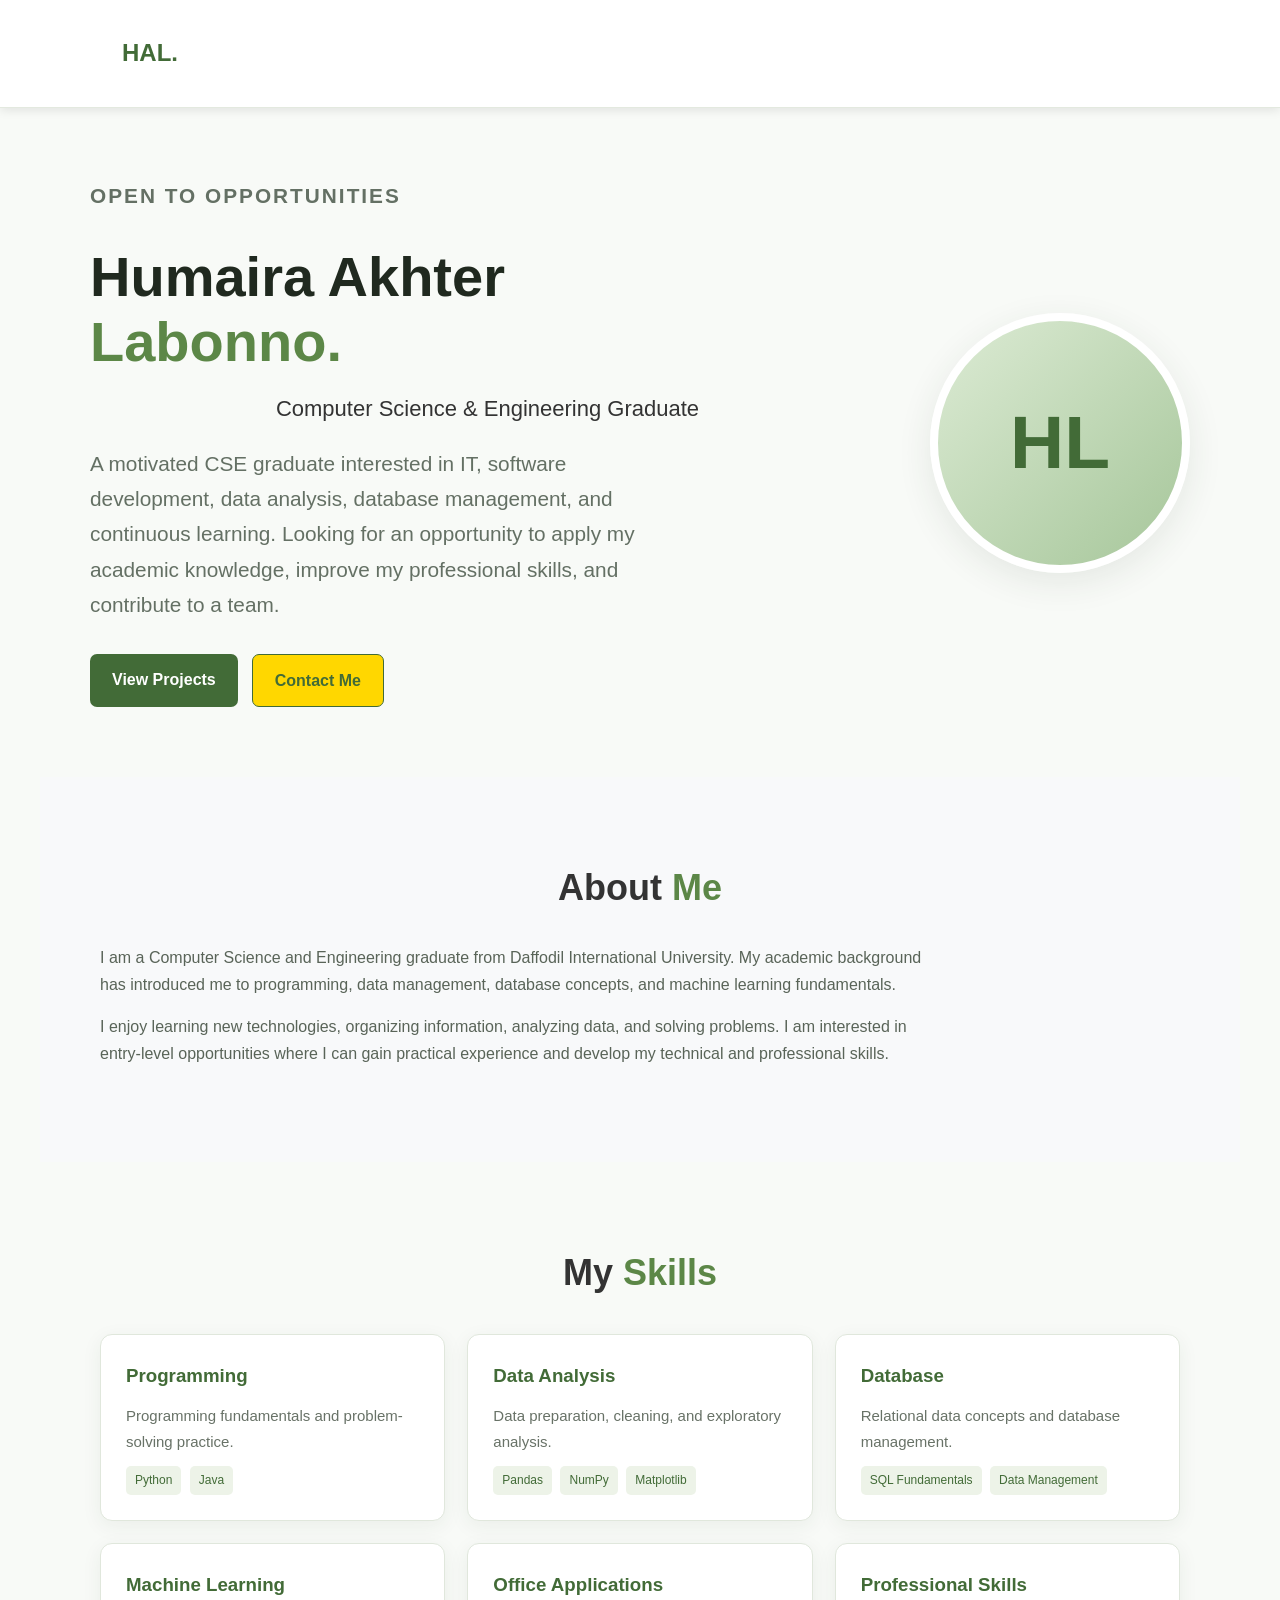
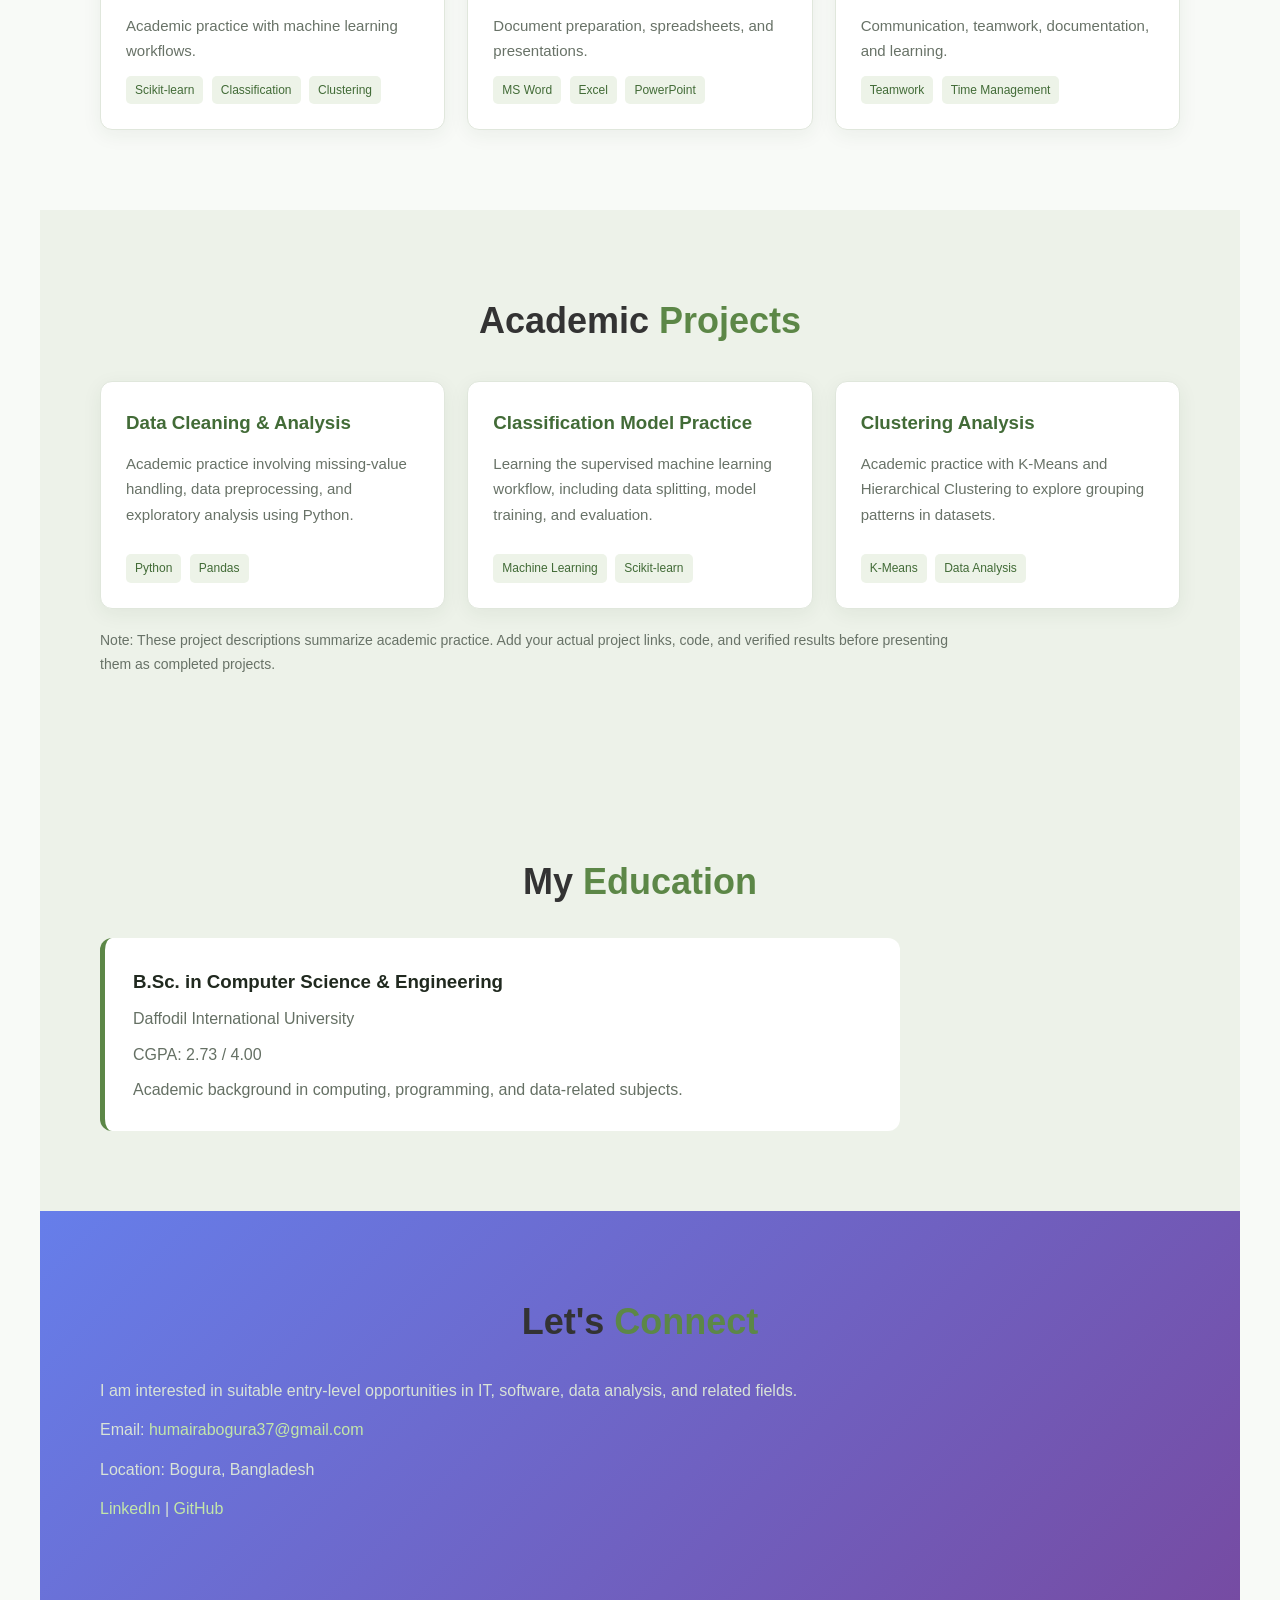
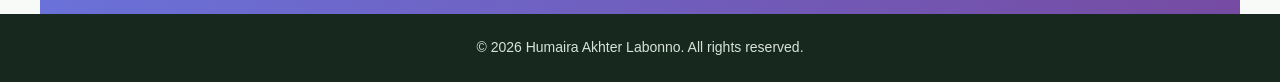
==== commit 49f44a71: "Update index.html" ====
--- a/portfolio1271/index.html
+++ b/portfolio1271/index.html
@@ -2,6 +2,7 @@
 <!DOCTYPE html>
 <html lang="en">
 <head>
+  <link rel="stylesheet" href="style.css">
   <meta charset="UTF-8">
   <meta name="viewport" content="width=device-width, initial-scale=1.0">
   <meta name="description" content="Humaira Akhter Labonno - CSE Graduate Portfolio">
--- a/portfolio1271/style.css
+++ b/portfolio1271/style.css
@@ -0,0 +1,445 @@
+<!DOCTYPE html>
+<html lang="en">
+<head>
+    <meta charset="UTF-8">
+    <meta name="viewport" content="width=device-width, initial-scale=1.0">
+    <title>Humaira - Portfolio</title>
+    <style>
+        * {
+            margin: 0;
+            padding: 0;
+            box-sizing: border-box;
+        }
+
+        body {
+            font-family: 'Arial', sans-serif;
+            line-height: 1.6;
+            color: #333;
+        }
+
+        /* Header */
+        header {
+            background: linear-gradient(135deg, #667eea 0%, #764ba2 100%);
+            color: white;
+            padding: 1rem 0;
+            position: fixed;
+            width: 100%;
+            top: 0;
+            z-index: 1000;
+            box-shadow: 0 2px 10px rgba(0,0,0,0.1);
+        }
+
+        nav {
+            max-width: 1200px;
+            margin: 0 auto;
+            display: flex;
+            justify-content: space-between;
+            align-items: center;
+            padding: 0 2rem;
+        }
+
+        .logo {
+            font-size: 1.5rem;
+            font-weight: bold;
+        }
+
+        .nav-links {
+            display: flex;
+            list-style: none;
+            gap: 2rem;
+        }
+
+        .nav-links a {
+            color: white;
+            text-decoration: none;
+            transition: color 0.3s;
+        }
+
+        .nav-links a:hover {
+            color: #ffd700;
+        }
+
+        /* Hero Section */
+        #hero {
+            background: linear-gradient(135deg, #667eea 0%, #764ba2 100%);
+            height: 100vh;
+            display: flex;
+            align-items: center;
+            justify-content: center;
+            text-align: center;
+            color: white;
+            padding-top: 80px;
+        }
+
+        .hero-content h1 {
+            font-size: 3.5rem;
+            margin-bottom: 1rem;
+            animation: fadeInUp 1s ease;
+        }
+
+        .hero-content p {
+            font-size: 1.3rem;
+            margin-bottom: 2rem;
+            animation: fadeInUp 1s ease 0.2s both;
+        }
+
+        .btn {
+            display: inline-block;
+            padding: 12px 30px;
+            background: #ffd700;
+            color: #333;
+            text-decoration: none;
+            border-radius: 50px;
+            font-weight: bold;
+            transition: transform 0.3s, box-shadow 0.3s;
+            animation: fadeInUp 1s ease 0.4s both;
+            border: none;
+            cursor: pointer;
+        }
+
+        .btn:hover {
+            transform: translateY(-3px);
+            box-shadow: 0 10px 25px rgba(255,215,0,0.4);
+        }
+
+        /* Sections */
+        section {
+            padding: 80px 0;
+            max-width: 1200px;
+            margin: 0 auto;
+            padding-left: 2rem;
+            padding-right: 2rem;
+        }
+
+        h2 {
+            text-align: center;
+            font-size: 2.5rem;
+            margin-bottom: 3rem;
+            color: #333;
+        }
+
+        /* About */
+        #about {
+            background: #f8f9fa;
+        }
+
+        .about-content {
+            display: grid;
+            grid-template-columns: 1fr 2fr;
+            gap: 3rem;
+            align-items: center;
+        }
+
+        .profile-pic-upload {
+            position: relative;
+            width: 300px;
+            height: 300px;
+            border-radius: 50%;
+            margin: 0 auto;
+            display: flex;
+            align-items: center;
+            justify-content: center;
+            background: linear-gradient(45deg, #667eea, #764ba2);
+            cursor: pointer;
+            overflow: hidden;
+        }
+
+        .profile-pic-upload input[type="file"] {
+            position: absolute;
+            opacity: 0;
+            width: 100%;
+            height: 100%;
+            cursor: pointer;
+        }
+
+        .profile-pic-upload img {
+            width: 100%;
+            height: 100%;
+            object-fit: cover;
+            border-radius: 50%;
+        }
+
+        .profile-pic-text {
+            position: absolute;
+            color: white;
+            text-align: center;
+            padding: 1rem;
+            font-size: 1.1rem;
+        }
+
+        .profile-pic-upload.has-image .profile-pic-text {
+            display: none;
+        }
+
+        /* Skills */
+        .skills-grid {
+            display: grid;
+            grid-template-columns: repeat(auto-fit, minmax(250px, 1fr));
+            gap: 2rem;
+            margin-top: 2rem;
+        }
+
+        .skill-item {
+            text-align: center;
+            padding: 2rem;
+            background: white;
+            border-radius: 10px;
+            box-shadow: 0 5px 15px rgba(0,0,0,0.1);
+            transition: transform 0.3s;
+        }
+
+        .skill-item:hover {
+            transform: translateY(-10px);
+        }
+
+        .skill-icon {
+            font-size: 3rem;
+            margin-bottom: 1rem;
+        }
+
+        /* Gallery */
+        #gallery {
+            background: #ffffff;
+        }
+
+        .gallery-grid {
+            display: grid;
+            grid-template-columns: repeat(auto-fit, minmax(250px, 1fr));
+            gap: 1.5rem;
+        }
+
+        .gallery-item {
+            border-radius: 10px;
+            overflow: hidden;
+            box-shadow: 0 5px 15px rgba(0,0,0,0.1);
+            position: relative;
+            background: #f8f9fa;
+        }
+
+        .gallery-item img {
+            width: 100%;
+            height: 220px;
+            object-fit: cover;
+            display: block;
+        }
+
+        .gallery-caption {
+            padding: 0.8rem 1rem;
+            font-size: 0.95rem;
+        }
+
+        .gallery-upload-input {
+            display: none;
+        }
+
+        .gallery-upload-btn {
+            position: absolute;
+            bottom: 10px;
+            right: 10px;
+            background: #ffd700;
+            color: #333;
+            border: none;
+            padding: 6px 12px;
+            border-radius: 20px;
+            font-size: 0.8rem;
+            cursor: pointer;
+        }
+
+        /* Calendar */
+        #calendar {
+            background: #f8f9fa;
+        }
+
+        .calendar-container {
+            max-width: 800px;
+            margin: 0 auto;
+            background: white;
+            border-radius: 10px;
+            overflow: hidden;
+            box-shadow: 0 5px 15px rgba(0,0,0,0.1);
+        }
+
+        .calendar-header {
+            background: linear-gradient(135deg, #667eea 0%, #764ba2 100%);
+            color: white;
+            padding: 1.5rem;
+            text-align: center;
+        }
+
+        .calendar-nav {
+            display: flex;
+            justify-content: space-between;
+            align-items: center;
+            margin-top: 1rem;
+            font-size: 0.95rem;
+        }
+
+        .calendar-nav button {
+            background: rgba(255,255,255,0.2);
+            border: none;
+            color: white;
+            padding: 8px 16px;
+            border-radius: 20px;
+            cursor: pointer;
+            font-size: 0.9rem;
+        }
+
+        .calendar-grid {
+            display: grid;
+            grid-template-columns: repeat(7, 1fr);
+            background: #e0e0e0;
+        }
+
+        .calendar-day-header {
+            background: #f1f1f1;
+            padding: 0.8rem 0;
+            text-align: center;
+            font-weight: bold;
+            font-size: 0.9rem;
+        }
+
+        .calendar-day {
+            background: white;
+            min-height: 70px;
+            padding: 0.5rem;
+            text-align: right;
+            font-size: 0.9rem;
+            cursor: pointer;
+            transition: background 0.3s;
+        }
+
+        .calendar-day:hover {
+            background: #e3f2fd;
+        }
+
+        .calendar-day.today {
+            background: #ffd700;
+            color: #333;
+            font-weight: bold;
+        }
+
+        /* Portfolio */
+        .portfolio-grid {
+            display: grid;
+            grid-template-columns: repeat(auto-fit, minmax(350px, 1fr));
+            gap: 2rem;
+        }
+
+        .portfolio-item {
+            background: white;
+            border-radius: 10px;
+            overflow: hidden;
+            box-shadow: 0 5px 15px rgba(0,0,0,0.1);
+            transition: transform 0.3s;
+        }
+
+        .portfolio-item:hover {
+            transform: translateY(-10px);
+        }
+
+        .portfolio-img {
+            height: 200px;
+            background: linear-gradient(45deg, #667eea, #764ba2);
+            display: flex;
+            align-items: center;
+            justify-content: center;
+            color: white;
+            font-size: 1.5rem;
+        }
+
+        .portfolio-content {
+            padding: 1.5rem;
+        }
+
+        /* Contact */
+        #contact {
+            background: linear-gradient(135deg, #667eea 0%, #764ba2 100%);
+            color: white;
+        }
+
+        .contact-content {
+            display: grid;
+            grid-template-columns: 1fr 1fr;
+            gap: 3rem;
+        }
+
+        .contact-info h3 {
+            margin-bottom: 1rem;
+            color: #ffd700;
+        }
+
+        .contact-item {
+            display: flex;
+            align-items: center;
+            margin-bottom: 1rem;
+        }
+
+        .contact-item span:first-child {
+            margin-right: 1rem;
+            font-size: 1.2rem;
+        }
+
+        .contact-form {
+            background: rgba(255,255,255,0.1);
+            padding: 2rem;
+            border-radius: 10px;
+        }
+
+        .form-group {
+            margin-bottom: 1.5rem;
+        }
+
+        .form-group input,
+        .form-group textarea {
+            width: 100%;
+            padding: 12px;
+            border: none;
+            border-radius: 5px;
+            background: rgba(255,255,255,0.9);
+        }
+
+        /* Footer */
+        footer {
+            background: #333;
+            color: white;
+            text-align: center;
+            padding: 2rem;
+        }
+
+        /* Animations */
+        @keyframes fadeInUp {
+            from {
+                opacity: 0;
+                transform: translateY(30px);
+            }
+            to {
+                opacity: 1;
+                transform: translateY(0);
+            }
+        }
+
+        /* Responsive */
+        @media (max-width: 768px) {
+            .nav-links {
+                display: none;
+            }
+
+            .hero-content h1 {
+                font-size: 2.5rem;
+            }
+
+            .about-content,
+            .contact-content {
+                grid-template-columns: 1fr;
+            }
+
+            .portfolio-grid,
+            .gallery-grid {
+                grid-template-columns: 1fr;
+            }
+
+            .calendar-grid {
+                font-size: 0.8rem;
+            }
+        }
+    
